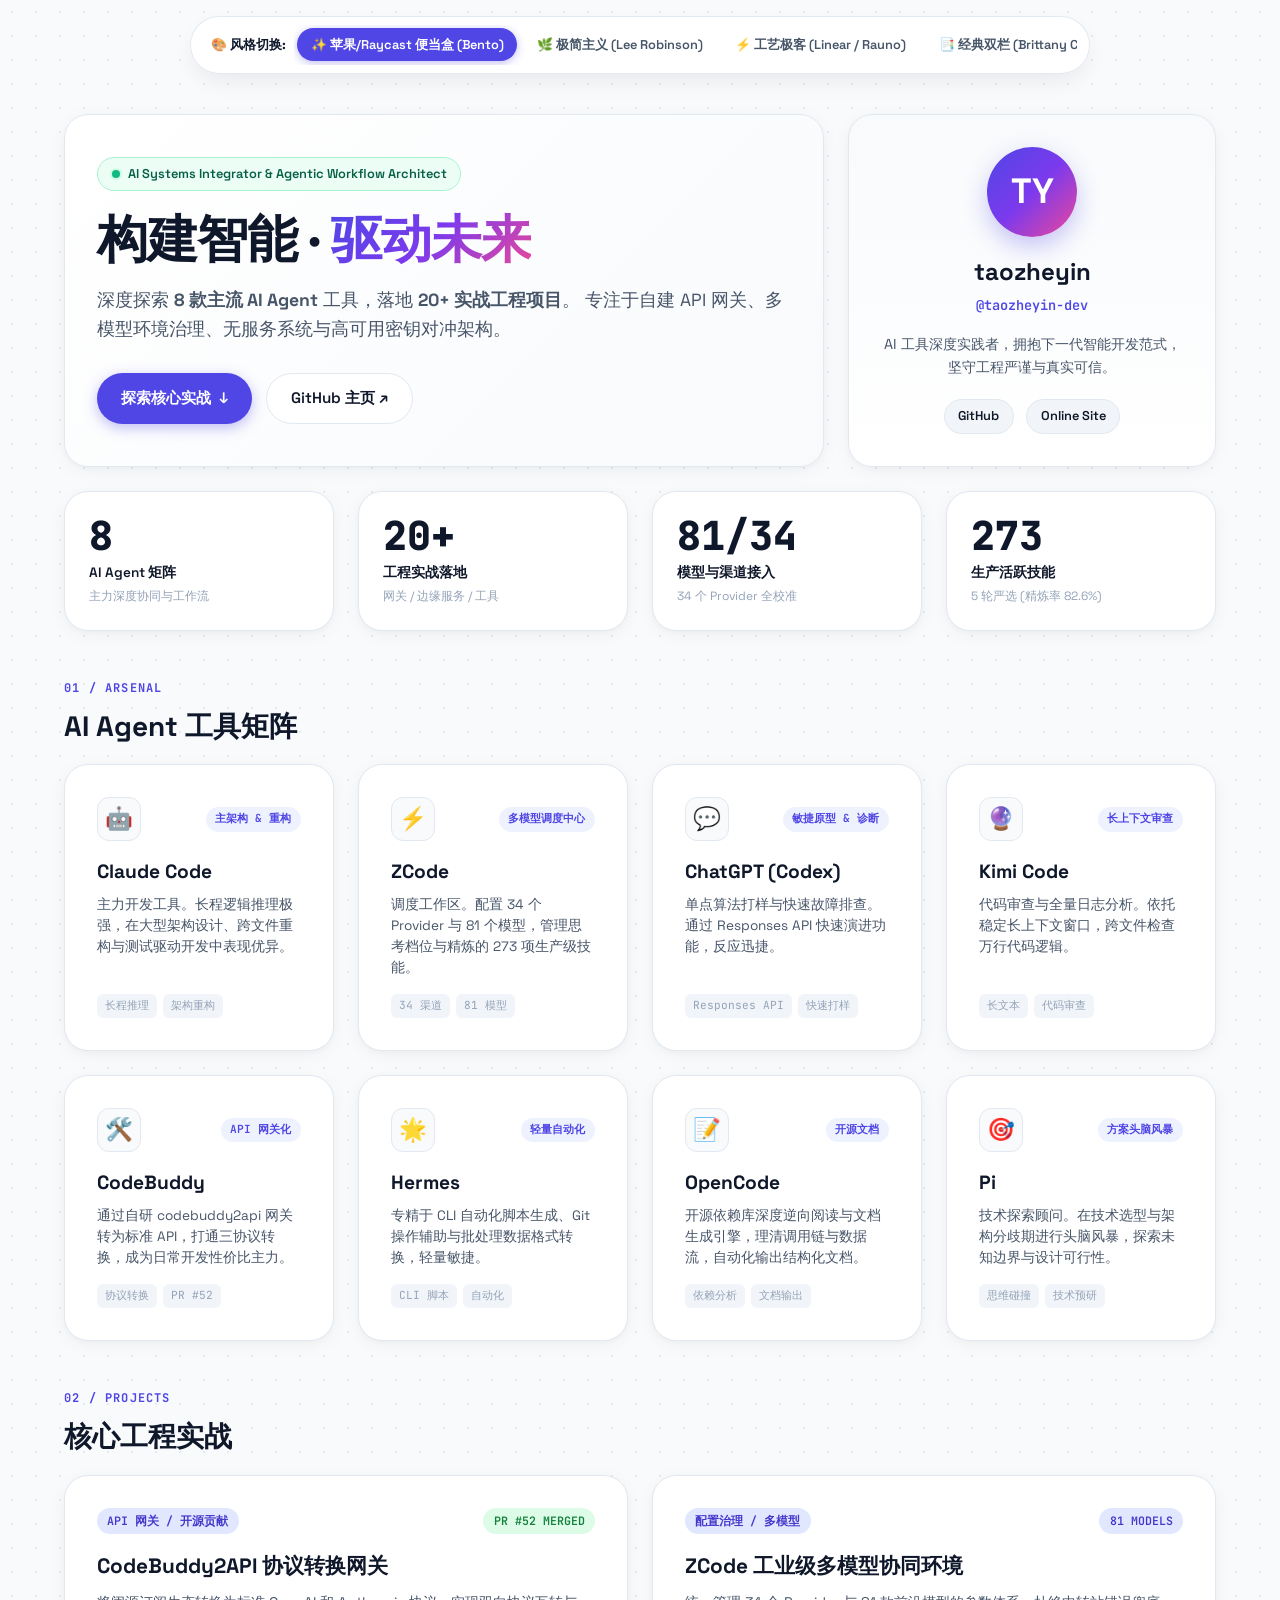
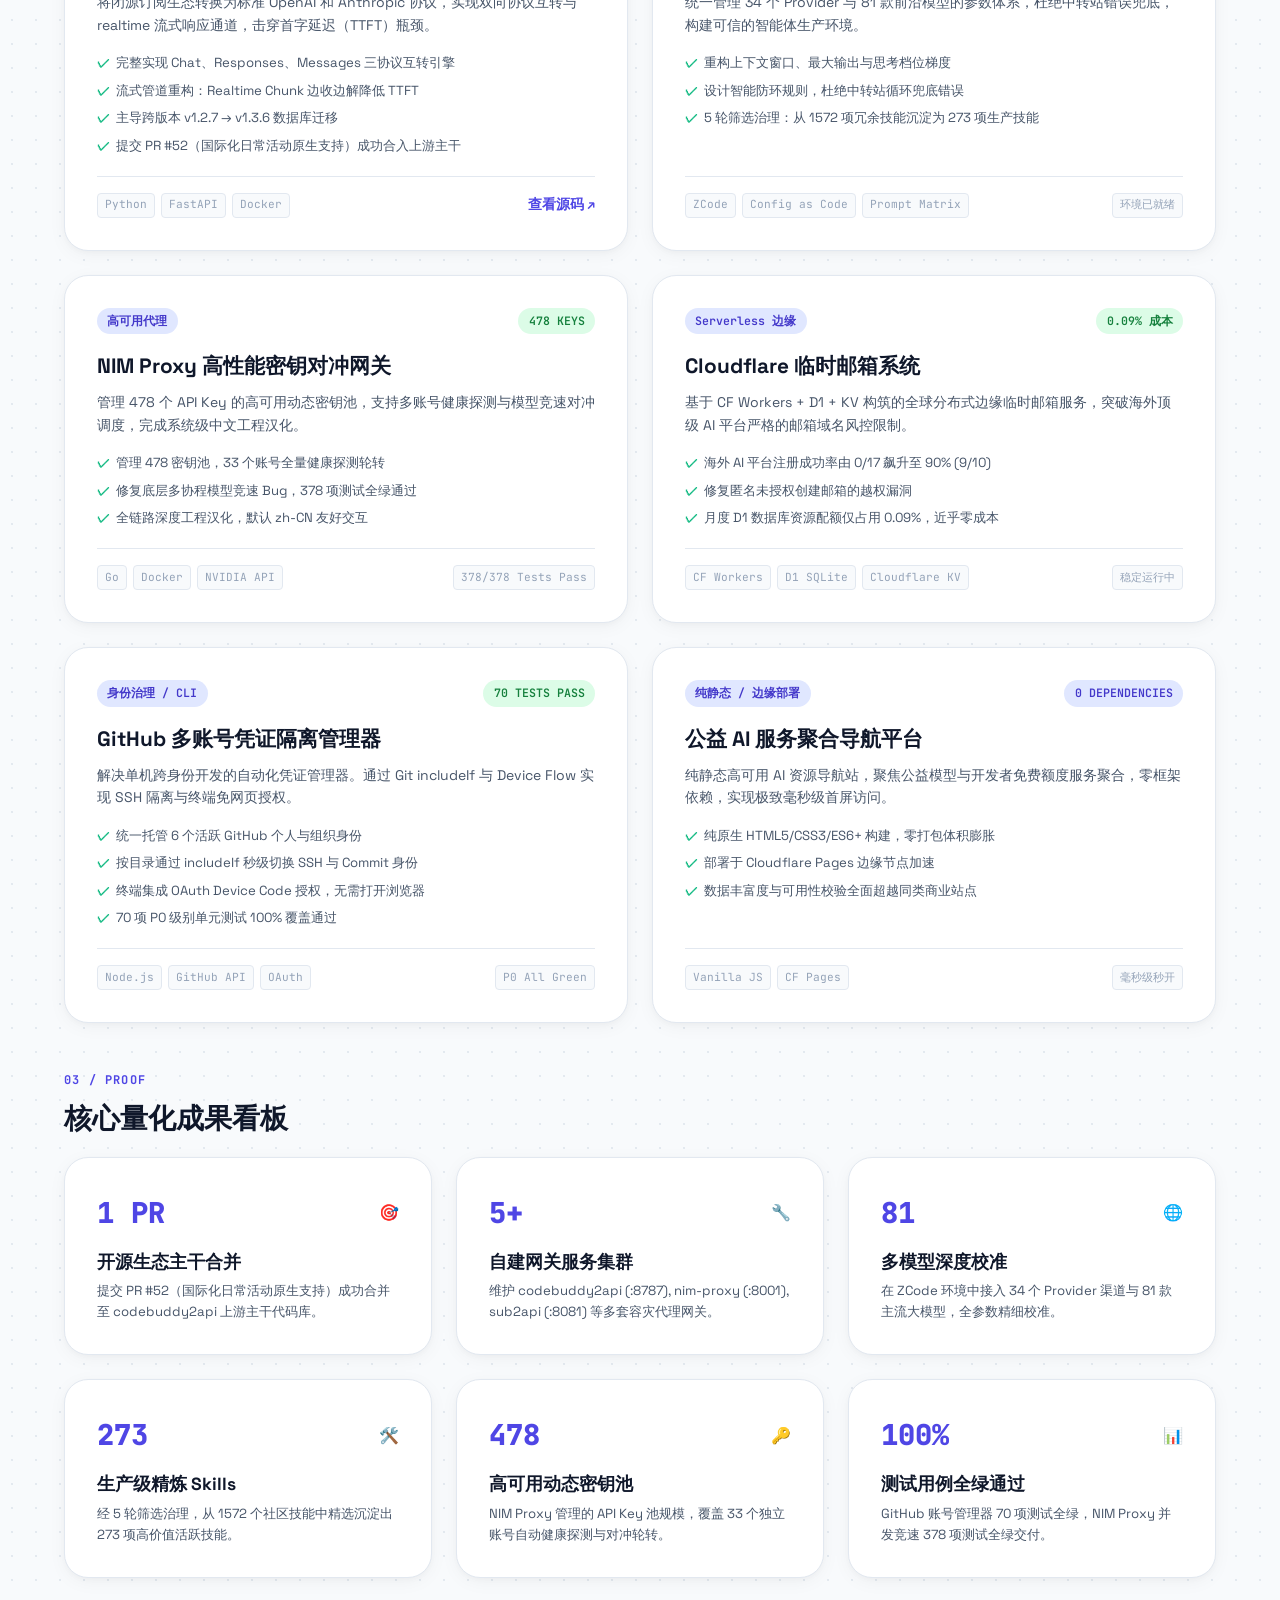
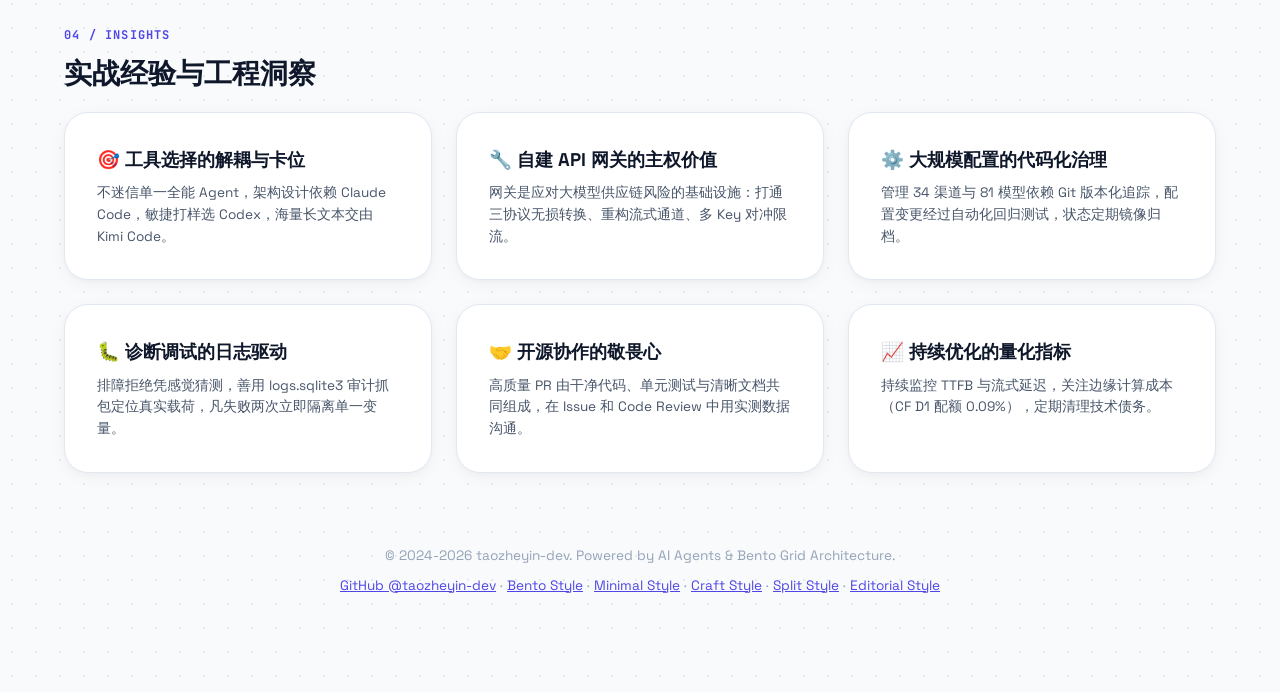
==== bento.html @ fc4f4d24 "feat: implement 5 benchmark light portfolio designs with seamless switcher" ====
<!DOCTYPE html>
<html lang="zh-CN">
<head>
    <meta charset="UTF-8">
    <meta name="viewport" content="width=device-width, initial-scale=1.0">
    <title>AI Agent 工具实践之旅 | Bento Grid 风格 | taozheyin-dev</title>
    <link rel="preconnect" href="https://fonts.googleapis.com">
    <link rel="preconnect" href="https://fonts.gstatic.com" crossorigin>
    <link href="https://fonts.googleapis.com/css2?family=Space+Grotesk:wght@400;500;600;700;800&family=JetBrains+Mono:wght@400;600&display=swap" rel="stylesheet">
    <link rel="stylesheet" href="bento.css">
</head>
<body>

    <!-- Top Style Switcher Float Bar -->
    <header class="style-switcher-bar">
        <div class="style-switcher-label">
            <span>🎨 风格切换:</span>
        </div>
        <nav class="style-links">
            <a href="index.html" class="style-pill active">✨ 苹果/Raycast 便当盒 (Bento)</a>
            <a href="minimal.html" class="style-pill">🌿 极简主义 (Lee Robinson)</a>
            <a href="craft.html" class="style-pill">⚡ 工艺极客 (Linear / Rauno)</a>
            <a href="split.html" class="style-pill">📑 经典双栏 (Brittany Chiang)</a>
            <a href="editorial.html" class="style-pill">📰 科技期刊 (Stripe Editorial)</a>
        </nav>
    </header>

    <main class="bento-container">
        <div class="bento-grid">

            <!-- 1. Hero Card (Span 8) -->
            <div class="bento-card col-8 card-hero">
                <div class="hero-status-pill">
                    <span class="status-dot"></span>
                    <span>AI Systems Integrator & Agentic Workflow Architect</span>
                </div>
                <h1 class="hero-heading">
                    构建智能 · <span class="gradient-text">驱动未来</span>
                </h1>
                <p class="hero-intro">
                    深度探索 <strong>8 款主流 AI Agent</strong> 工具，落地 <strong>20+ 实战工程项目</strong>。
                    专注于自建 API 网关、多模型环境治理、无服务系统与高可用密钥对冲架构。
                </p>
                <div class="hero-actions">
                    <a href="#projects" class="btn-bento-primary">
                        <span>探索核心实战</span>
                        <span>↓</span>
                    </a>
                    <a href="https://github.com/taozheyin-dev" class="btn-bento-secondary" target="_blank" rel="noopener noreferrer">
                        <span>GitHub 主页 ↗</span>
                    </a>
                </div>
            </div>

            <!-- 2. Profile Card (Span 4) -->
            <div class="bento-card col-4 card-bio">
                <div class="bio-avatar">TY</div>
                <h2 class="bio-name">taozheyin</h2>
                <p class="bio-role">@taozheyin-dev</p>
                <p class="bio-desc">AI 工具深度实践者，拥抱下一代智能开发范式，坚守工程严谨与真实可信。</p>
                <div class="bio-social">
                    <a href="https://github.com/taozheyin-dev" target="_blank" class="social-icon-btn">GitHub</a>
                    <a href="https://taozheyin-dev.github.io" class="social-icon-btn">Online Site</a>
                </div>
            </div>

            <!-- 3. Stat Cards (4 x Span 3) -->
            <div class="bento-card col-3 card-stat">
                <div class="stat-number">8</div>
                <div class="stat-label-bento">AI Agent 矩阵</div>
                <div class="stat-sub-bento">主力深度协同与工作流</div>
            </div>

            <div class="bento-card col-3 card-stat">
                <div class="stat-number">20+</div>
                <div class="stat-label-bento">工程实战落地</div>
                <div class="stat-sub-bento">网关 / 边缘服务 / 工具</div>
            </div>

            <div class="bento-card col-3 card-stat">
                <div class="stat-number">81/34</div>
                <div class="stat-label-bento">模型与渠道接入</div>
                <div class="stat-sub-bento">34 个 Provider 全校准</div>
            </div>

            <div class="bento-card col-3 card-stat">
                <div class="stat-number">273</div>
                <div class="stat-label-bento">生产活跃技能</div>
                <div class="stat-sub-bento">5 轮严选 (精炼率 82.6%)</div>
            </div>

            <!-- Section Title: AI Tools -->
            <div class="bento-section-header">
                <div class="bento-tag">01 / Arsenal</div>
                <h2 class="bento-title">AI Agent 工具矩阵</h2>
            </div>

            <!-- 8 Tools (8 x Span 3) -->
            <div class="bento-card col-3 tool-bento-item">
                <div class="tool-top-row">
                    <div class="tool-emoji-box">🤖</div>
                    <span class="tool-pill-tag">主架构 & 重构</span>
                </div>
                <h3 class="tool-title">Claude Code</h3>
                <p class="tool-text">主力开发工具。长程逻辑推理极强，在大型架构设计、跨文件重构与测试驱动开发中表现优异。</p>
                <div class="tool-chips">
                    <span class="chip">长程推理</span>
                    <span class="chip">架构重构</span>
                </div>
            </div>

            <div class="bento-card col-3 tool-bento-item">
                <div class="tool-top-row">
                    <div class="tool-emoji-box">⚡</div>
                    <span class="tool-pill-tag">多模型调度中心</span>
                </div>
                <h3 class="tool-title">ZCode</h3>
                <p class="tool-text">调度工作区。配置 34 个 Provider 与 81 个模型，管理思考档位与精炼的 273 项生产级技能。</p>
                <div class="tool-chips">
                    <span class="chip">34 渠道</span>
                    <span class="chip">81 模型</span>
                </div>
            </div>

            <div class="bento-card col-3 tool-bento-item">
                <div class="tool-top-row">
                    <div class="tool-emoji-box">💬</div>
                    <span class="tool-pill-tag">敏捷原型 & 诊断</span>
                </div>
                <h3 class="tool-title">ChatGPT (Codex)</h3>
                <p class="tool-text">单点算法打样与快速故障排查。通过 Responses API 快速演进功能，反应迅捷。</p>
                <div class="tool-chips">
                    <span class="chip">Responses API</span>
                    <span class="chip">快速打样</span>
                </div>
            </div>

            <div class="bento-card col-3 tool-bento-item">
                <div class="tool-top-row">
                    <div class="tool-emoji-box">🔮</div>
                    <span class="tool-pill-tag">长上下文审查</span>
                </div>
                <h3 class="tool-title">Kimi Code</h3>
                <p class="tool-text">代码审查与全量日志分析。依托稳定长上下文窗口，跨文件检查万行代码逻辑。</p>
                <div class="tool-chips">
                    <span class="chip">长文本</span>
                    <span class="chip">代码审查</span>
                </div>
            </div>

            <div class="bento-card col-3 tool-bento-item">
                <div class="tool-top-row">
                    <div class="tool-emoji-box">🛠️</div>
                    <span class="tool-pill-tag">API 网关化</span>
                </div>
                <h3 class="tool-title">CodeBuddy</h3>
                <p class="tool-text">通过自研 codebuddy2api 网关转为标准 API，打通三协议转换，成为日常开发性价比主力。</p>
                <div class="tool-chips">
                    <span class="chip">协议转换</span>
                    <span class="chip">PR #52</span>
                </div>
            </div>

            <div class="bento-card col-3 tool-bento-item">
                <div class="tool-top-row">
                    <div class="tool-emoji-box">🌟</div>
                    <span class="tool-pill-tag">轻量自动化</span>
                </div>
                <h3 class="tool-title">Hermes</h3>
                <p class="tool-text">专精于 CLI 自动化脚本生成、Git 操作辅助与批处理数据格式转换，轻量敏捷。</p>
                <div class="tool-chips">
                    <span class="chip">CLI 脚本</span>
                    <span class="chip">自动化</span>
                </div>
            </div>

            <div class="bento-card col-3 tool-bento-item">
                <div class="tool-top-row">
                    <div class="tool-emoji-box">📝</div>
                    <span class="tool-pill-tag">开源文档</span>
                </div>
                <h3 class="tool-title">OpenCode</h3>
                <p class="tool-text">开源依赖库深度逆向阅读与文档生成引擎，理清调用链与数据流，自动化输出结构化文档。</p>
                <div class="tool-chips">
                    <span class="chip">依赖分析</span>
                    <span class="chip">文档输出</span>
                </div>
            </div>

            <div class="bento-card col-3 tool-bento-item">
                <div class="tool-top-row">
                    <div class="tool-emoji-box">🎯</div>
                    <span class="tool-pill-tag">方案头脑风暴</span>
                </div>
                <h3 class="tool-title">Pi</h3>
                <p class="tool-text">技术探索顾问。在技术选型与架构分歧期进行头脑风暴，探索未知边界与设计可行性。</p>
                <div class="tool-chips">
                    <span class="chip">思维碰撞</span>
                    <span class="chip">技术预研</span>
                </div>
            </div>

            <!-- Section Title: Projects -->
            <div class="bento-section-header" id="projects">
                <div class="bento-tag">02 / Projects</div>
                <h2 class="bento-title">核心工程实战</h2>
            </div>

            <!-- 6 Projects (6 x Span 6) -->
            <div class="bento-card col-6 card-project">
                <div class="project-tag-row">
                    <span class="badge-soft">API 网关 / 开源贡献</span>
                    <span class="badge-soft badge-green">PR #52 MERGED</span>
                </div>
                <h3 class="project-title-bento">CodeBuddy2API 协议转换网关</h3>
                <p class="project-desc-bento">将闭源订阅生态转换为标准 OpenAI 和 Anthropic 协议，实现双向协议互转与 realtime 流式响应通道，击穿首字延迟（TTFT）瓶颈。</p>
                <ul class="bento-checklist">
                    <li>完整实现 Chat、Responses、Messages 三协议互转引擎</li>
                    <li>流式管道重构：Realtime Chunk 边收边解降低 TTFT</li>
                    <li>主导跨版本 v1.2.7 → v1.3.6 数据库迁移</li>
                    <li>提交 PR #52（国际化日常活动原生支持）成功合入上游主干</li>
                </ul>
                <div class="bento-card-footer">
                    <div class="tech-tags-group">
                        <span class="tag-mini">Python</span>
                        <span class="tag-mini">FastAPI</span>
                        <span class="tag-mini">Docker</span>
                    </div>
                    <a href="https://github.com/taozheyin-dev" target="_blank" class="link-arrow">查看源码 ↗</a>
                </div>
            </div>

            <div class="bento-card col-6 card-project">
                <div class="project-tag-row">
                    <span class="badge-soft">配置治理 / 多模型</span>
                    <span class="badge-soft">81 MODELS</span>
                </div>
                <h3 class="project-title-bento">ZCode 工业级多模型协同环境</h3>
                <p class="project-desc-bento">统一管理 34 个 Provider 与 81 款前沿模型的参数体系，杜绝中转站错误兜底，构建可信的智能体生产环境。</p>
                <ul class="bento-checklist">
                    <li>重构上下文窗口、最大输出与思考档位梯度</li>
                    <li>设计智能防环规则，杜绝中转站循环兜底错误</li>
                    <li>5 轮筛选治理：从 1572 项冗余技能沉淀为 273 项生产技能</li>
                </ul>
                <div class="bento-card-footer">
                    <div class="tech-tags-group">
                        <span class="tag-mini">ZCode</span>
                        <span class="tag-mini">Config as Code</span>
                        <span class="tag-mini">Prompt Matrix</span>
                    </div>
                    <span class="tag-mini">环境已就绪</span>
                </div>
            </div>

            <div class="bento-card col-6 card-project">
                <div class="project-tag-row">
                    <span class="badge-soft">高可用代理</span>
                    <span class="badge-soft badge-green">478 KEYS</span>
                </div>
                <h3 class="project-title-bento">NIM Proxy 高性能密钥对冲网关</h3>
                <p class="project-desc-bento">管理 478 个 API Key 的高可用动态密钥池，支持多账号健康探测与模型竞速对冲调度，完成系统级中文工程汉化。</p>
                <ul class="bento-checklist">
                    <li>管理 478 密钥池，33 个账号全量健康探测轮转</li>
                    <li>修复底层多协程模型竞速 Bug，378 项测试全绿通过</li>
                    <li>全链路深度工程汉化，默认 zh-CN 友好交互</li>
                </ul>
                <div class="bento-card-footer">
                    <div class="tech-tags-group">
                        <span class="tag-mini">Go</span>
                        <span class="tag-mini">Docker</span>
                        <span class="tag-mini">NVIDIA API</span>
                    </div>
                    <span class="tag-mini">378/378 Tests Pass</span>
                </div>
            </div>

            <div class="bento-card col-6 card-project">
                <div class="project-tag-row">
                    <span class="badge-soft">Serverless 边缘</span>
                    <span class="badge-soft badge-green">0.09% 成本</span>
                </div>
                <h3 class="project-title-bento">Cloudflare 临时邮箱系统</h3>
                <p class="project-desc-bento">基于 CF Workers + D1 + KV 构筑的全球分布式边缘临时邮箱服务，突破海外顶级 AI 平台严格的邮箱域名风控限制。</p>
                <ul class="bento-checklist">
                    <li>海外 AI 平台注册成功率由 0/17 飙升至 90% (9/10)</li>
                    <li>修复匿名未授权创建邮箱的越权漏洞</li>
                    <li>月度 D1 数据库资源配额仅占用 0.09%，近乎零成本</li>
                </ul>
                <div class="bento-card-footer">
                    <div class="tech-tags-group">
                        <span class="tag-mini">CF Workers</span>
                        <span class="tag-mini">D1 SQLite</span>
                        <span class="tag-mini">Cloudflare KV</span>
                    </div>
                    <span class="tag-mini">稳定运行中</span>
                </div>
            </div>

            <div class="bento-card col-6 card-project">
                <div class="project-tag-row">
                    <span class="badge-soft">身份治理 / CLI</span>
                    <span class="badge-soft badge-green">70 TESTS PASS</span>
                </div>
                <h3 class="project-title-bento">GitHub 多账号凭证隔离管理器</h3>
                <p class="project-desc-bento">解决单机跨身份开发的自动化凭证管理器。通过 Git includeIf 与 Device Flow 实现 SSH 隔离与终端免网页授权。</p>
                <ul class="bento-checklist">
                    <li>统一托管 6 个活跃 GitHub 个人与组织身份</li>
                    <li>按目录通过 includeIf 秒级切换 SSH 与 Commit 身份</li>
                    <li>终端集成 OAuth Device Code 授权，无需打开浏览器</li>
                    <li>70 项 P0 级别单元测试 100% 覆盖通过</li>
                </ul>
                <div class="bento-card-footer">
                    <div class="tech-tags-group">
                        <span class="tag-mini">Node.js</span>
                        <span class="tag-mini">GitHub API</span>
                        <span class="tag-mini">OAuth</span>
                    </div>
                    <span class="tag-mini">P0 All Green</span>
                </div>
            </div>

            <div class="bento-card col-6 card-project">
                <div class="project-tag-row">
                    <span class="badge-soft">纯静态 / 边缘部署</span>
                    <span class="badge-soft">0 DEPENDENCIES</span>
                </div>
                <h3 class="project-title-bento">公益 AI 服务聚合导航平台</h3>
                <p class="project-desc-bento">纯静态高可用 AI 资源导航站，聚焦公益模型与开发者免费额度服务聚合，零框架依赖，实现极致毫秒级首屏访问。</p>
                <ul class="bento-checklist">
                    <li>纯原生 HTML5/CSS3/ES6+ 构建，零打包体积膨胀</li>
                    <li>部署于 Cloudflare Pages 边缘节点加速</li>
                    <li>数据丰富度与可用性校验全面超越同类商业站点</li>
                </ul>
                <div class="bento-card-footer">
                    <div class="tech-tags-group">
                        <span class="tag-mini">Vanilla JS</span>
                        <span class="tag-mini">CF Pages</span>
                    </div>
                    <span class="tag-mini">毫秒级秒开</span>
                </div>
            </div>

            <!-- Section Title: Achievements -->
            <div class="bento-section-header">
                <div class="bento-tag">03 / Proof</div>
                <h2 class="bento-title">核心量化成果看板</h2>
            </div>

            <div class="bento-card col-4 card-achievement">
                <div class="achieve-header">
                    <span class="achieve-num">1 PR</span>
                    <span>🎯</span>
                </div>
                <h3 class="achieve-name">开源生态主干合并</h3>
                <p class="achieve-desc">提交 PR #52（国际化日常活动原生支持）成功合并至 codebuddy2api 上游主干代码库。</p>
            </div>

            <div class="bento-card col-4 card-achievement">
                <div class="achieve-header">
                    <span class="achieve-num">5+</span>
                    <span>🔧</span>
                </div>
                <h3 class="achieve-name">自建网关服务集群</h3>
                <p class="achieve-desc">维护 codebuddy2api (:8787), nim-proxy (:8001), sub2api (:8081) 等多套容灾代理网关。</p>
            </div>

            <div class="bento-card col-4 card-achievement">
                <div class="achieve-header">
                    <span class="achieve-num">81</span>
                    <span>🌐</span>
                </div>
                <h3 class="achieve-name">多模型深度校准</h3>
                <p class="achieve-desc">在 ZCode 环境中接入 34 个 Provider 渠道与 81 款主流大模型，全参数精细校准。</p>
            </div>

            <div class="bento-card col-4 card-achievement">
                <div class="achieve-header">
                    <span class="achieve-num">273</span>
                    <span>🛠️</span>
                </div>
                <h3 class="achieve-name">生产级精炼 Skills</h3>
                <p class="achieve-desc">经 5 轮筛选治理，从 1572 个社区技能中精选沉淀出 273 项高价值活跃技能。</p>
            </div>

            <div class="bento-card col-4 card-achievement">
                <div class="achieve-header">
                    <span class="achieve-num">478</span>
                    <span>🔑</span>
                </div>
                <h3 class="achieve-name">高可用动态密钥池</h3>
                <p class="achieve-desc">NIM Proxy 管理的 API Key 池规模，覆盖 33 个独立账号自动健康探测与对冲轮转。</p>
            </div>

            <div class="bento-card col-4 card-achievement">
                <div class="achieve-header">
                    <span class="achieve-num">100%</span>
                    <span>📊</span>
                </div>
                <h3 class="achieve-name">测试用例全绿通过</h3>
                <p class="achieve-desc">GitHub 账号管理器 70 项测试全绿，NIM Proxy 并发竞速 378 项测试全绿交付。</p>
            </div>

            <!-- Section Title: Insights -->
            <div class="bento-section-header">
                <div class="bento-tag">04 / Insights</div>
                <h2 class="bento-title">实战经验与工程洞察</h2>
            </div>

            <div class="bento-card col-4 card-insight">
                <h3 class="insight-h">🎯 工具选择的解耦与卡位</h3>
                <p class="insight-b">不迷信单一全能 Agent，架构设计依赖 Claude Code，敏捷打样选 Codex，海量长文本交由 Kimi Code。</p>
            </div>

            <div class="bento-card col-4 card-insight">
                <h3 class="insight-h">🔧 自建 API 网关的主权价值</h3>
                <p class="insight-b">网关是应对大模型供应链风险的基础设施：打通三协议无损转换、重构流式通道、多 Key 对冲限流。</p>
            </div>

            <div class="bento-card col-4 card-insight">
                <h3 class="insight-h">⚙️ 大规模配置的代码化治理</h3>
                <p class="insight-b">管理 34 渠道与 81 模型依赖 Git 版本化追踪，配置变更经过自动化回归测试，状态定期镜像归档。</p>
            </div>

            <div class="bento-card col-4 card-insight">
                <h3 class="insight-h">🐛 诊断调试的日志驱动</h3>
                <p class="insight-b">排障拒绝凭感觉猜测，善用 logs.sqlite3 审计抓包定位真实载荷，凡失败两次立即隔离单一变量。</p>
            </div>

            <div class="bento-card col-4 card-insight">
                <h3 class="insight-h">🤝 开源协作的敬畏心</h3>
                <p class="insight-b">高质量 PR 由干净代码、单元测试与清晰文档共同组成，在 Issue 和 Code Review 中用实测数据沟通。</p>
            </div>

            <div class="bento-card col-4 card-insight">
                <h3 class="insight-h">📈 持续优化的量化指标</h3>
                <p class="insight-b">持续监控 TTFB 与流式延迟，关注边缘计算成本（CF D1 配额 0.09%），定期清理技术债务。</p>
            </div>

            <!-- Footer in Bento -->
            <footer class="bento-footer">
                <p>&copy; 2024-2026 taozheyin-dev. Powered by AI Agents & Bento Grid Architecture.</p>
                <p style="margin-top: 0.5rem;">
                    <a href="https://github.com/taozheyin-dev" target="_blank" style="color: var(--brand-indigo);">GitHub @taozheyin-dev</a> ·
                    <a href="bento.html" style="color: var(--brand-indigo);">Bento Style</a> ·
                    <a href="minimal.html" style="color: var(--brand-indigo);">Minimal Style</a> ·
                    <a href="craft.html" style="color: var(--brand-indigo);">Craft Style</a> ·
                    <a href="split.html" style="color: var(--brand-indigo);">Split Style</a> ·
                    <a href="editorial.html" style="color: var(--brand-indigo);">Editorial Style</a>
                </p>
            </footer>

        </div>
    </main>

</body>
</html>
---- bento.css ----
/* ==========================================================================
   Style 1: Bento Grid Portfolio (Apple & Raycast & Bento.me Inspired)
   Theme: Bright, Clean, Modular Asymmetrical Cards, Soft Shadows
   ========================================================================== */

:root {
    --bg: #f8fafc;
    --bg-card: #ffffff;
    --bg-card-hover: #ffffff;
    --border: #e2e8f0;
    --border-hover: #cbd5e1;
    --text-title: #0f172a;
    --text-body: #475569;
    --text-muted: #94a3b8;

    --brand-indigo: #4f46e5;
    --brand-violet: #7c3aed;
    --brand-pink: #ec4899;
    --brand-blue: #0284c7;
    --brand-emerald: #10b981;
    --brand-amber: #f59e0b;

    --gradient-brand: linear-gradient(135deg, #4f46e5 0%, #7c3aed 50%, #ec4899 100%);
    --gradient-card-top: linear-gradient(180deg, rgba(248, 250, 252, 0.8) 0%, #ffffff 100%);

    --shadow-subtle: 0 1px 3px rgba(0, 0, 0, 0.05), 0 1px 2px rgba(0, 0, 0, 0.03);
    --shadow-card: 0 4px 20px -2px rgba(0, 0, 0, 0.05), 0 2px 6px -1px rgba(0, 0, 0, 0.03);
    --shadow-hover: 0 12px 30px -4px rgba(0, 0, 0, 0.08), 0 4px 12px -2px rgba(0, 0, 0, 0.04);

    --radius-bento: 24px;
    --radius-pill: 9999px;
    --font-sans: 'Space Grotesk', -apple-system, BlinkMacSystemFont, "Segoe UI", Roboto, "PingFang SC", sans-serif;
    --font-mono: 'JetBrains Mono', Consolas, monospace;
}

* {
    margin: 0;
    padding: 0;
    box-sizing: border-box;
}

body {
    background-color: var(--bg);
    color: var(--text-body);
    font-family: var(--font-sans);
    line-height: 1.6;
    padding-bottom: 5rem;
    overflow-x: hidden;
    background-image: radial-gradient(rgba(203, 213, 225, 0.45) 1px, transparent 1px);
    background-size: 24px 24px;
}

/* ----------------- Top Style Switcher Float Bar ----------------- */
.style-switcher-bar {
    position: sticky;
    top: 1rem;
    z-index: 9999;
    max-width: 900px;
    margin: 1rem auto 2.5rem;
    padding: 0.5rem 0.75rem;
    background: rgba(255, 255, 255, 0.9);
    backdrop-filter: blur(16px);
    -webkit-backdrop-filter: blur(16px);
    border: 1px solid rgba(226, 232, 240, 0.9);
    border-radius: var(--radius-pill);
    box-shadow: 0 10px 25px -5px rgba(0, 0, 0, 0.08);
    display: flex;
    align-items: center;
    justify-content: space-between;
    gap: 0.5rem;
}

.style-switcher-label {
    font-size: 0.8rem;
    font-weight: 700;
    color: var(--text-title);
    padding-left: 0.5rem;
    display: flex;
    align-items: center;
    gap: 0.4rem;
    white-space: nowrap;
}

.style-links {
    display: flex;
    gap: 0.35rem;
    overflow-x: auto;
    padding: 0.2rem;
}

.style-pill {
    font-size: 0.8rem;
    font-weight: 600;
    padding: 0.4rem 0.85rem;
    border-radius: var(--radius-pill);
    color: var(--text-body);
    text-decoration: none;
    transition: all 0.2s ease;
    white-space: nowrap;
}

.style-pill:hover {
    color: var(--brand-indigo);
    background: #f1f5f9;
}

.style-pill.active {
    background: var(--brand-indigo);
    color: #ffffff;
    box-shadow: 0 2px 8px rgba(79, 70, 229, 0.35);
}

/* ----------------- Bento Grid Container ----------------- */
.bento-container {
    max-width: 1200px;
    margin: 0 auto;
    padding: 0 1.5rem;
}

.bento-grid {
    display: grid;
    grid-template-columns: repeat(12, 1fr);
    gap: 1.5rem;
}

/* Bento Card Base */
.bento-card {
    background: var(--bg-card);
    border: 1px solid var(--border);
    border-radius: var(--radius-bento);
    padding: 2rem;
    box-shadow: var(--shadow-card);
    transition: transform 0.25s cubic-bezier(0.16, 1, 0.3, 1), box-shadow 0.25s ease, border-color 0.25s ease;
    display: flex;
    flex-direction: column;
    position: relative;
    overflow: hidden;
}

.bento-card:hover {
    transform: translateY(-3px);
    box-shadow: var(--shadow-hover);
    border-color: var(--border-hover);
}

/* Bento Span Classes */
.col-12 { grid-column: span 12; }
.col-8  { grid-column: span 8; }
.col-7  { grid-column: span 7; }
.col-6  { grid-column: span 6; }
.col-5  { grid-column: span 5; }
.col-4  { grid-column: span 4; }
.col-3  { grid-column: span 3; }

/* 1. Hero Card */
.card-hero {
    background: linear-gradient(135deg, #ffffff 0%, #f8fafc 100%);
    justify-content: center;
}

.hero-status-pill {
    display: inline-flex;
    align-items: center;
    gap: 0.5rem;
    padding: 0.35rem 0.85rem;
    background: #ecfdf5;
    border: 1px solid #a7f3d0;
    border-radius: var(--radius-pill);
    font-size: 0.8rem;
    font-weight: 600;
    color: #065f46;
    margin-bottom: 1.25rem;
    width: fit-content;
}

.status-dot {
    width: 8px;
    height: 8px;
    background: #10b981;
    border-radius: 50%;
    box-shadow: 0 0 0 2px #d1fae5;
}

.hero-heading {
    font-size: clamp(2.2rem, 4vw, 3.2rem);
    font-weight: 800;
    color: var(--text-title);
    line-height: 1.15;
    margin-bottom: 1rem;
    letter-spacing: -0.02em;
}

.hero-heading .gradient-text {
    background: var(--gradient-brand);
    -webkit-background-clip: text;
    -webkit-text-fill-color: transparent;
}

.hero-intro {
    font-size: 1.1rem;
    color: var(--text-body);
    line-height: 1.7;
    margin-bottom: 1.75rem;
}

.hero-actions {
    display: flex;
    gap: 0.85rem;
    flex-wrap: wrap;
}

.btn-bento-primary {
    display: inline-flex;
    align-items: center;
    gap: 0.5rem;
    padding: 0.75rem 1.5rem;
    background: var(--brand-indigo);
    color: #ffffff;
    font-weight: 600;
    font-size: 0.95rem;
    border-radius: var(--radius-pill);
    text-decoration: none;
    box-shadow: 0 4px 14px rgba(79, 70, 229, 0.35);
    transition: all 0.2s ease;
}

.btn-bento-primary:hover {
    background: #4338ca;
    transform: translateY(-2px);
    box-shadow: 0 6px 20px rgba(79, 70, 229, 0.45);
}

.btn-bento-secondary {
    display: inline-flex;
    align-items: center;
    gap: 0.5rem;
    padding: 0.75rem 1.5rem;
    background: #ffffff;
    color: var(--text-title);
    border: 1px solid var(--border);
    font-weight: 600;
    font-size: 0.95rem;
    border-radius: var(--radius-pill);
    text-decoration: none;
    transition: all 0.2s ease;
}

.btn-bento-secondary:hover {
    border-color: var(--brand-indigo);
    color: var(--brand-indigo);
    transform: translateY(-2px);
}

/* 2. Avatar / Bio Card */
.card-bio {
    text-align: center;
    align-items: center;
    justify-content: center;
    background: linear-gradient(180deg, #f8fafc 0%, #ffffff 100%);
}

.bio-avatar {
    width: 90px;
    height: 90px;
    border-radius: 50%;
    background: var(--gradient-brand);
    color: white;
    font-size: 2.2rem;
    font-weight: 800;
    display: flex;
    align-items: center;
    justify-content: center;
    box-shadow: 0 10px 25px rgba(79, 70, 229, 0.3);
    margin-bottom: 1rem;
}

.bio-name {
    font-size: 1.5rem;
    font-weight: 700;
    color: var(--text-title);
    margin-bottom: 0.25rem;
}

.bio-role {
    font-size: 0.85rem;
    color: var(--brand-indigo);
    font-weight: 600;
    font-family: var(--font-mono);
    margin-bottom: 1rem;
}

.bio-desc {
    font-size: 0.9rem;
    color: var(--text-body);
    line-height: 1.6;
    margin-bottom: 1.25rem;
}

.bio-social {
    display: flex;
    gap: 0.75rem;
}

.social-icon-btn {
    padding: 0.4rem 0.85rem;
    border-radius: var(--radius-pill);
    background: #f1f5f9;
    border: 1px solid var(--border);
    font-size: 0.8rem;
    font-weight: 600;
    color: var(--text-title);
    text-decoration: none;
    transition: all 0.2s;
}

.social-icon-btn:hover {
    background: var(--brand-indigo);
    color: white;
}

/* 3. Stat Cards */
.card-stat {
    padding: 1.5rem;
    justify-content: center;
}

.stat-number {
    font-size: 2.5rem;
    font-weight: 800;
    font-family: var(--font-mono);
    line-height: 1;
    color: var(--text-title);
    margin-bottom: 0.35rem;
}

.stat-label-bento {
    font-size: 0.85rem;
    font-weight: 600;
    color: var(--text-title);
    margin-bottom: 0.2rem;
}

.stat-sub-bento {
    font-size: 0.75rem;
    color: var(--text-muted);
}

/* Section Subhead in Bento */
.bento-section-header {
    grid-column: span 12;
    margin-top: 1.5rem;
    margin-bottom: -0.5rem;
}

.bento-tag {
    font-size: 0.75rem;
    font-family: var(--font-mono);
    font-weight: 700;
    color: var(--brand-indigo);
    text-transform: uppercase;
    letter-spacing: 0.1em;
    margin-bottom: 0.35rem;
}

.bento-title {
    font-size: 1.75rem;
    font-weight: 800;
    color: var(--text-title);
}

/* 4. Tools in Bento */
.tool-bento-item {
    display: flex;
    flex-direction: column;
    justify-content: space-between;
}

.tool-top-row {
    display: flex;
    justify-content: space-between;
    align-items: center;
    margin-bottom: 1rem;
}

.tool-emoji-box {
    width: 44px;
    height: 44px;
    background: #f8fafc;
    border: 1px solid var(--border);
    border-radius: 12px;
    display: flex;
    align-items: center;
    justify-content: center;
    font-size: 1.4rem;
}

.tool-pill-tag {
    font-size: 0.7rem;
    font-family: var(--font-mono);
    font-weight: 600;
    color: var(--brand-indigo);
    background: #eef2ff;
    padding: 0.2rem 0.6rem;
    border-radius: var(--radius-pill);
}

.tool-title {
    font-size: 1.2rem;
    font-weight: 700;
    color: var(--text-title);
    margin-bottom: 0.35rem;
}

.tool-text {
    font-size: 0.85rem;
    color: var(--text-body);
    line-height: 1.55;
    margin-bottom: 1rem;
    flex: 1;
}

.tool-chips {
    display: flex;
    flex-wrap: wrap;
    gap: 0.35rem;
}

.chip {
    font-size: 0.7rem;
    background: #f1f5f9;
    color: var(--text-muted);
    padding: 0.2rem 0.5rem;
    border-radius: 6px;
    font-family: var(--font-mono);
}

/* 5. Projects in Bento */
.card-project {
    display: flex;
    flex-direction: column;
}

.project-tag-row {
    display: flex;
    justify-content: space-between;
    align-items: center;
    margin-bottom: 1rem;
}

.badge-soft {
    font-size: 0.725rem;
    font-family: var(--font-mono);
    font-weight: 600;
    padding: 0.25rem 0.65rem;
    border-radius: var(--radius-pill);
    background: #e0e7ff;
    color: #4338ca;
}

.badge-green {
    background: #dcfce7;
    color: #15803d;
}

.project-title-bento {
    font-size: 1.3rem;
    font-weight: 700;
    color: var(--text-title);
    margin-bottom: 0.5rem;
}

.project-desc-bento {
    font-size: 0.875rem;
    color: var(--text-body);
    line-height: 1.6;
    margin-bottom: 1rem;
}

.bento-checklist {
    list-style: none;
    display: flex;
    flex-direction: column;
    gap: 0.4rem;
    margin-bottom: 1.25rem;
    flex: 1;
}

.bento-checklist li {
    font-size: 0.825rem;
    color: var(--text-body);
    padding-left: 1.2rem;
    position: relative;
}

.bento-checklist li::before {
    content: '✓';
    position: absolute;
    left: 0;
    color: var(--brand-emerald);
    font-weight: bold;
}

.bento-card-footer {
    display: flex;
    justify-content: space-between;
    align-items: center;
    padding-top: 1rem;
    border-top: 1px solid var(--border);
    margin-top: auto;
}

.tech-tags-group {
    display: flex;
    flex-wrap: wrap;
    gap: 0.35rem;
}

.tag-mini {
    font-size: 0.7rem;
    font-family: var(--font-mono);
    color: var(--text-muted);
    background: #f8fafc;
    border: 1px solid var(--border);
    padding: 0.15rem 0.45rem;
    border-radius: 4px;
}

.link-arrow {
    font-size: 0.85rem;
    font-weight: 600;
    color: var(--brand-indigo);
    text-decoration: none;
    display: inline-flex;
    align-items: center;
    gap: 0.25rem;
}

.link-arrow:hover {
    text-decoration: underline;
}

/* 6. Achievements in Bento */
.card-achievement {
    background: #ffffff;
}

.achieve-header {
    display: flex;
    justify-content: space-between;
    align-items: center;
    margin-bottom: 0.75rem;
}

.achieve-num {
    font-size: 1.8rem;
    font-weight: 800;
    font-family: var(--font-mono);
    color: var(--brand-indigo);
}

.achieve-name {
    font-size: 1.1rem;
    font-weight: 700;
    color: var(--text-title);
    margin-bottom: 0.35rem;
}

.achieve-desc {
    font-size: 0.825rem;
    color: var(--text-body);
    line-height: 1.55;
}

/* 7. Insights Cards */
.card-insight {
    background: #ffffff;
}

.insight-h {
    font-size: 1.15rem;
    font-weight: 700;
    color: var(--text-title);
    margin-bottom: 0.5rem;
    display: flex;
    align-items: center;
    gap: 0.5rem;
}

.insight-b {
    font-size: 0.85rem;
    color: var(--text-body);
    line-height: 1.6;
}

.insight-bullets {
    list-style: none;
    margin-top: 0.75rem;
    display: flex;
    flex-direction: column;
    gap: 0.4rem;
}

.insight-bullets li {
    font-size: 0.8rem;
    color: var(--text-body);
    padding-left: 1rem;
    position: relative;
}

.insight-bullets li::before {
    content: '•';
    position: absolute;
    left: 0;
    color: var(--brand-indigo);
    font-weight: bold;
}

/* Footer in Bento */
.bento-footer {
    grid-column: span 12;
    text-align: center;
    padding: 3rem 0 1rem;
    color: var(--text-muted);
    font-size: 0.85rem;
}

/* Responsive */
@media (max-width: 1024px) {
    .col-8, .col-7, .col-6, .col-5, .col-4, .col-3 {
        grid-column: span 6;
    }
}

@media (max-width: 768px) {
    .col-12, .col-8, .col-7, .col-6, .col-5, .col-4, .col-3 {
        grid-column: span 12;
    }
    .style-switcher-bar {
        border-radius: 16px;
        flex-direction: column;
        align-items: flex-start;
    }
}
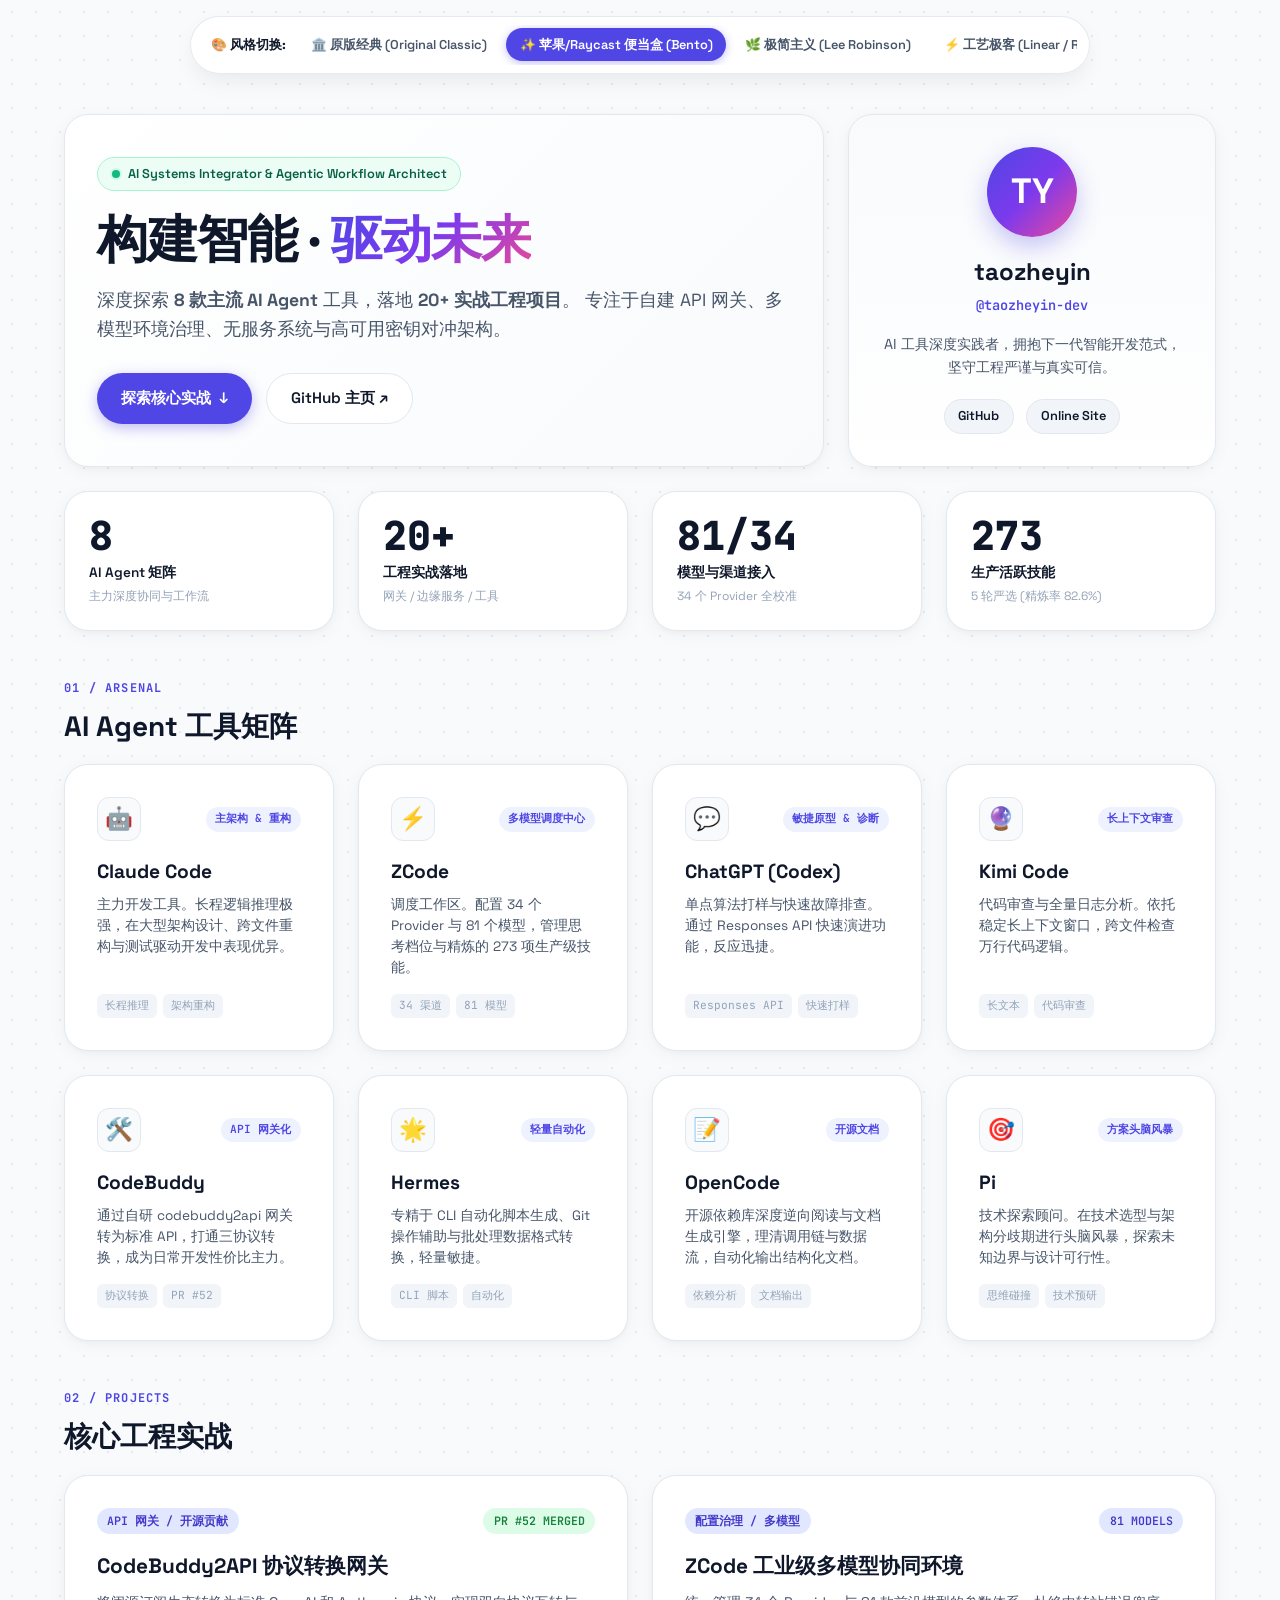
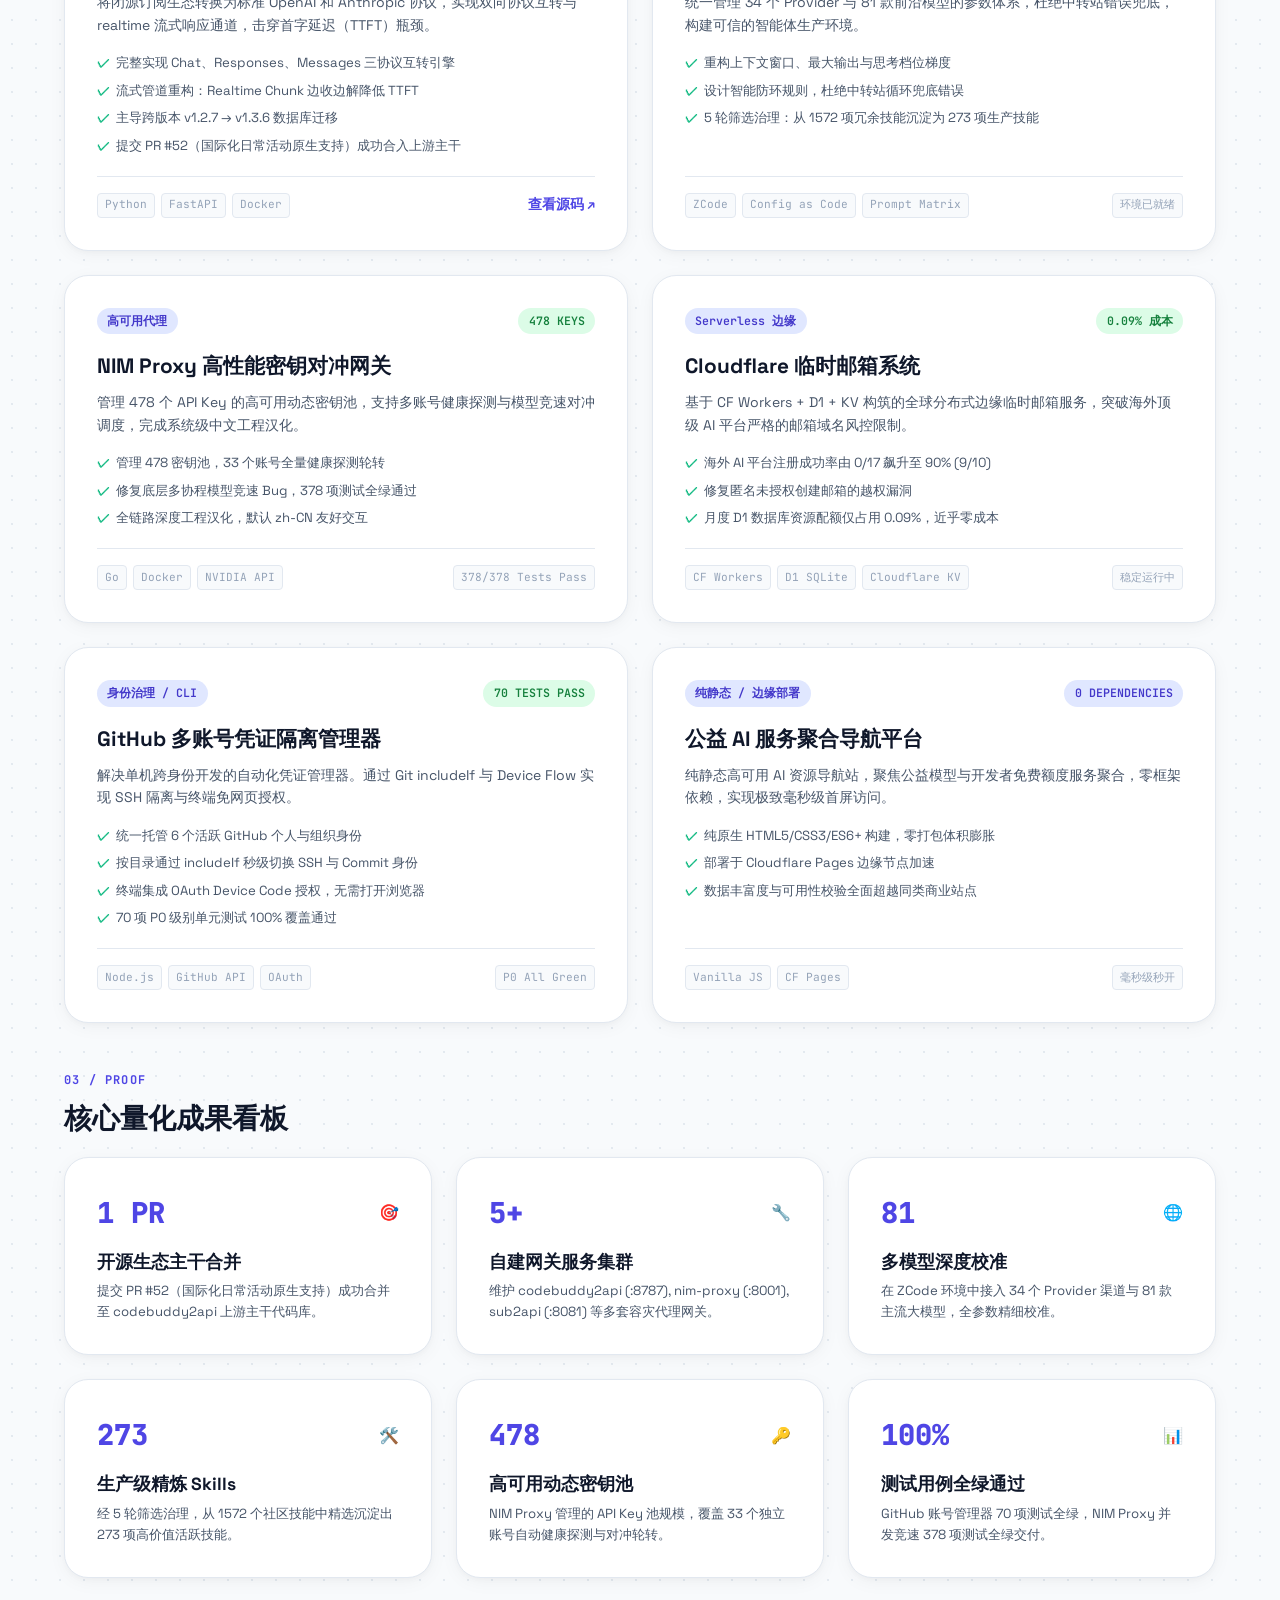
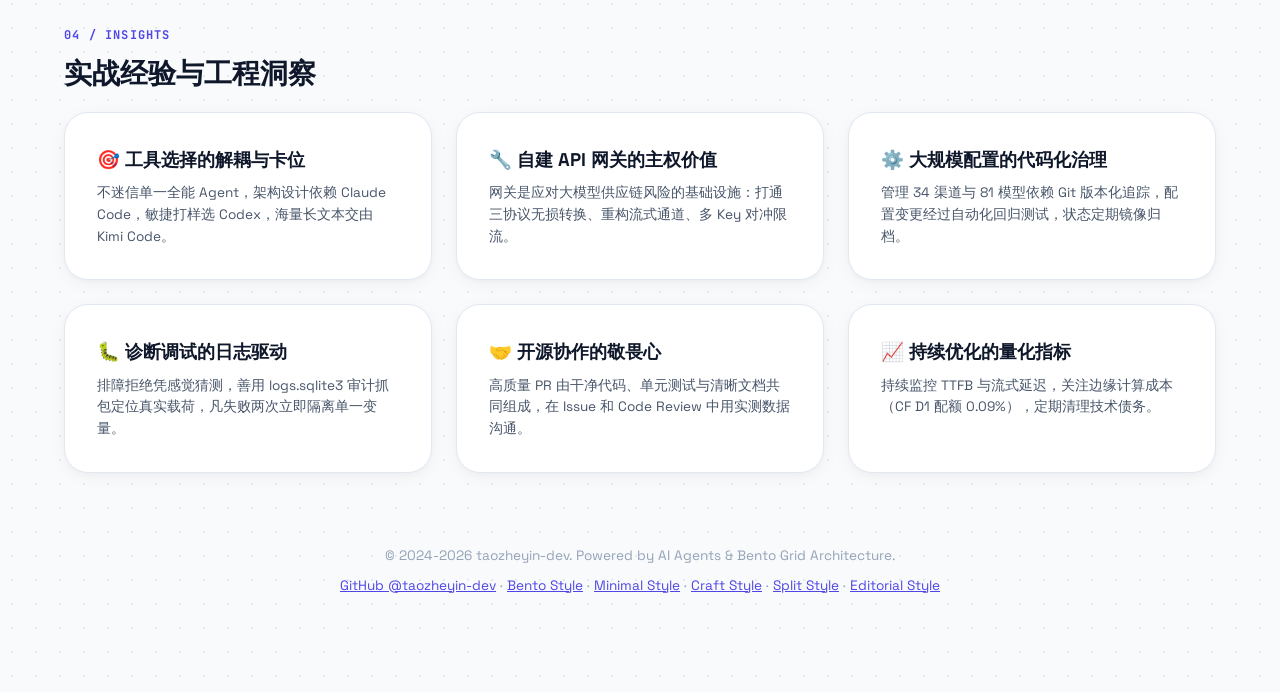
==== commit 414109ee: "feat: restore original classic version and integrate 6-style portfolio switcher" ====
--- a/bento.html
+++ b/bento.html
@@ -17,6 +17,7 @@
             <span>🎨 风格切换:</span>
         </div>
         <nav class="style-links">
+            <a href="classic.html" class="style-pill">🏛️ 原版经典 (Original Classic)</a>
             <a href="index.html" class="style-pill active">✨ 苹果/Raycast 便当盒 (Bento)</a>
             <a href="minimal.html" class="style-pill">🌿 极简主义 (Lee Robinson)</a>
             <a href="craft.html" class="style-pill">⚡ 工艺极客 (Linear / Rauno)</a>
